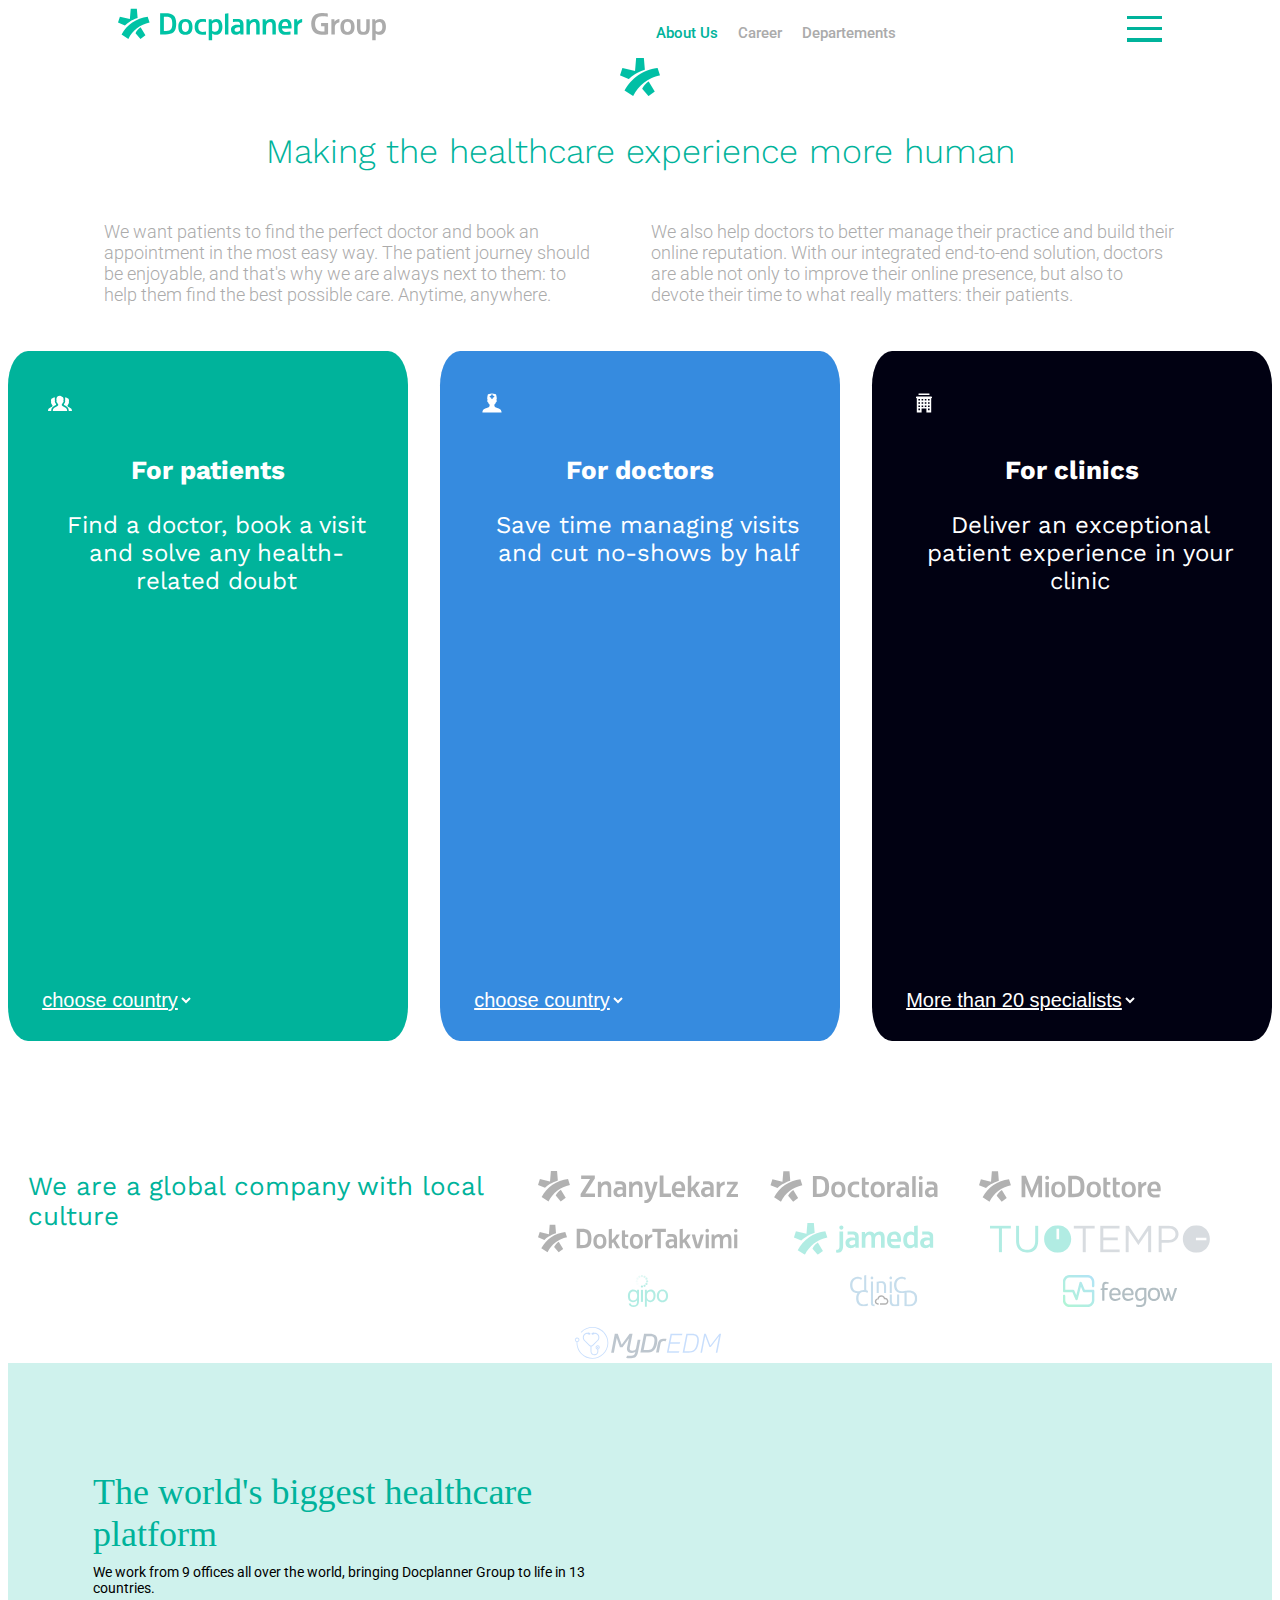
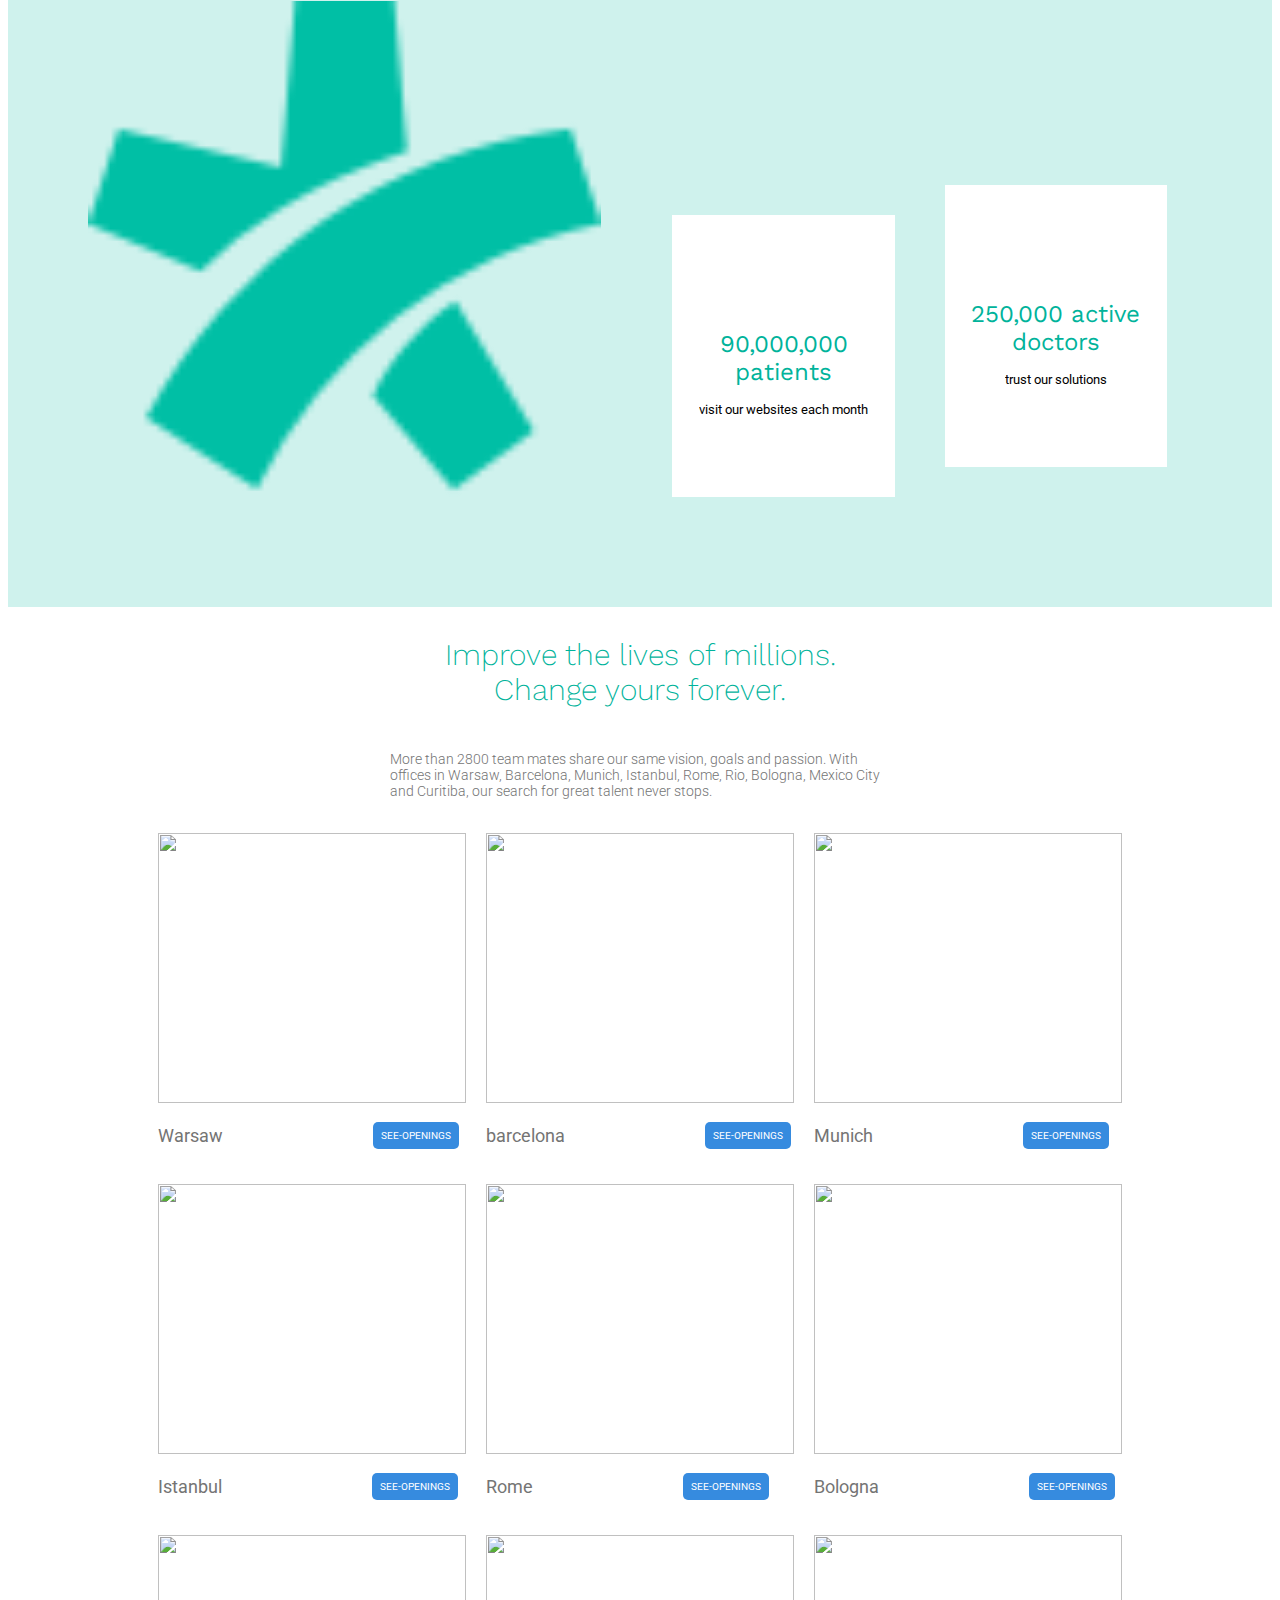
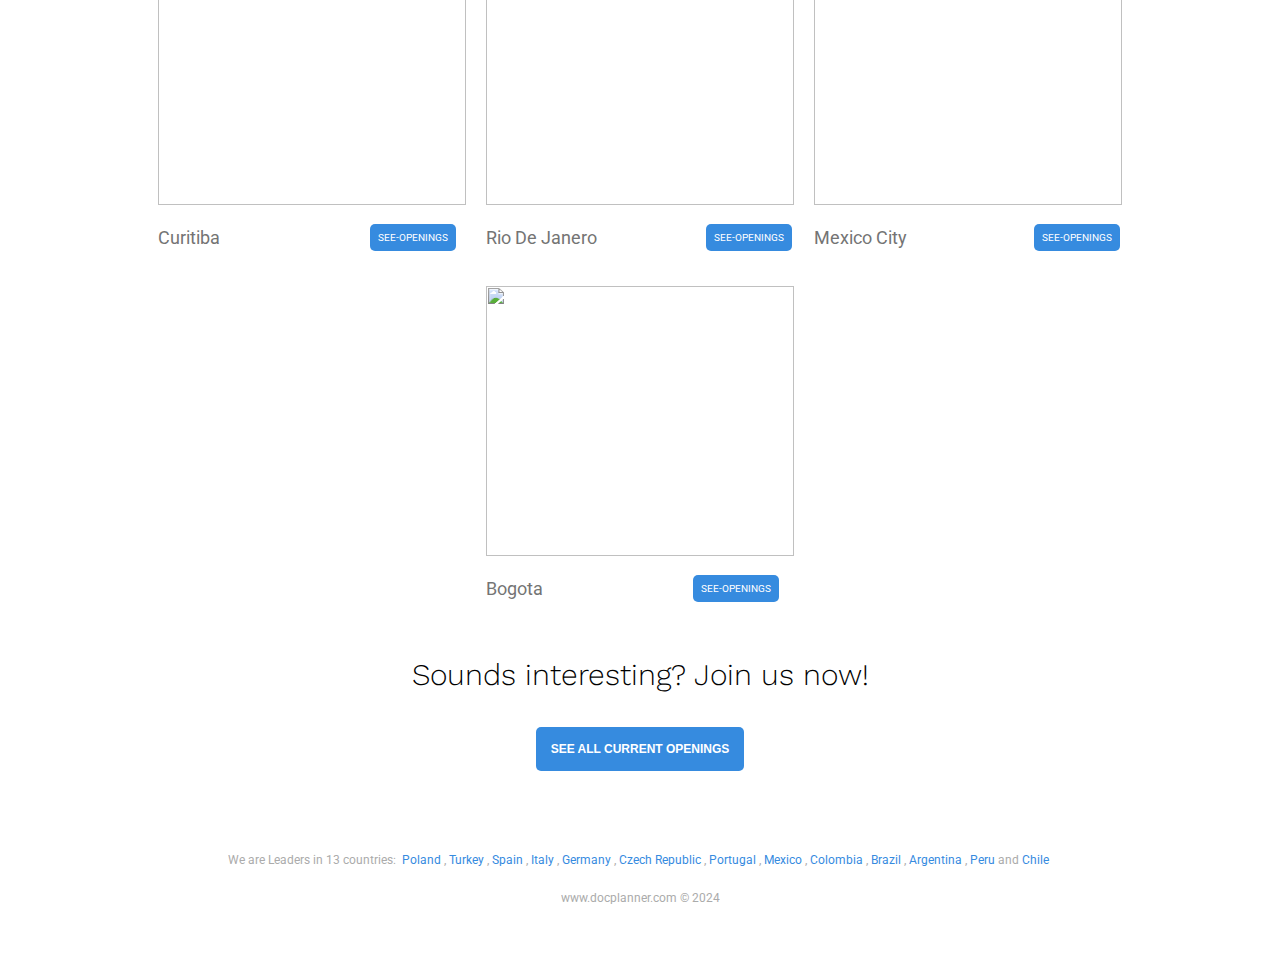
==== Lab-phase/index.html @ ae1264f4 "hum" ====
<!DOCTYPE html>
<html lang="en">
  <head>
    <meta charset="UTF-8" />
    <meta name="viewport" content="width=device-width, initial-scale=1.0" />
    <link rel="preconnect" href="https://fonts.googleapis.com" />
    <link rel="preconnect" href="https://fonts.gstatic.com" crossorigin />
    <link
      href="https://fonts.googleapis.com/css2?family=Roboto:ital,wght@0,100;0,300;0,400;0,500;0,700;0,900;1,100;1,300;1,400;1,500;1,700;1,900&family=Work+Sans:ital,wght@0,100..900;1,100..900&display=swap"
      rel="stylesheet"
    />
    <link
      rel="stylesheet"
      href="https://cdnjs.cloudflare.com/ajax/libs/font-awesome/6.5.1/css/all.min.css"
      integrity="sha512-DTOQO9RWCH3ppGqcWaEA1BIZOC6xxalwEsw9c2QQeAIftl+Vegovlnee1c9QX4TctnWMn13TZye+giMm8e2LwA=="
      crossorigin="anonymous"
      referrerpolicy="no-referrer"
    />
    <link rel="stylesheet" href="style.css" />
    <link rel="icon" href="./img/sygnet@2x.png" />
    <link href="https://unpkg.com/aos@2.3.1/dist/aos.css" rel="stylesheet">
    <title>Docplanner Group</title>
  </head>
  <body>
    <header>
      <nav>
        <div class="logo">
          <img src="./img/logo-default-group-en.svg" alt="LOGO" />
        </div>
        <ul class="nav_bar">
          <li><a href="#" style="color: #00b39b">About Us</a></li>
          <li><a href="#">Career</a></li>
          <li><a href="#">Departements</a></li>
        </ul>

        <div class="menu-hamburger" id="menu-hamburger">
          <div class="line line-1"></div>
          <div class="line line-2"></div>
          <div class="line line-3"></div>

        </div>
      </nav>
    </header>
    <section >
      <div class="image">
        <img src="./img/sygnet@2x.png" alt="icon" />
      </div>
      <div class="title">
        <p>Making the healthcare experience more human</p>
      </div>
      <div class="para">
        <div>
          We want patients to find the perfect doctor and book an appointment in
          the most easy way. The patient journey should be enjoyable, and that's
          why we are always next to them: to help them find the best possible
          care. Anytime, anywhere.
        </div>

        <div>
          We also help doctors to better manage their practice and build their
          online reputation. With our integrated end-to-end solution, doctors
          are able not only to improve their online presence, but also to devote
          their time to what really matters: their patients.
        </div>
      </div>
    </section>
    <section class="hospital">
      <div style="background-color: #00b39b" class="hosp_item">
        <div class="icon">
          <img
            src="./Docplanner Group_files/icon-patients.svg"
            alt="patients"
          />
        </div>
        <h3>For patients</h3>
        <div class="p">
          Find a doctor, book a visit and solve any health-related doubt
        </div>
        <div>
          <select>
            <option>choose country</option>
            <option>Mali</option>
            <option>Cap-vert</option>
            <option>Maroc</option>
            <option>Côte d'Ivoire</option>
            <option>Sénégal</option>
            <option>Guinée</option>
          </select>
        </div>
      </div>

      <div style="background-color: #368bdf" class="hosp_item" >
        <div class="icon">
          <img src="./Docplanner Group_files/icon-doctors.svg" alt="patients" />
        </div>
        <h3>For doctors</h3>

        <div class="p">Save time managing visits and cut no-shows by half</div>
        <div>
          <select>
            <option>choose country</option>
            <option>Mali</option>
            <option>Cap-vert</option>
            <option>Maroc</option>
            <option>Côte d'Ivoire</option>
            <option>Sénégal</option>
            <option>Guinée</option>
          </select>
        </div>
      </div>

      <div style="background-color: #010112" class="hosp_item">
        <div class="icon">
          <img src="./Docplanner Group_files/icon-clinics.svg" alt="patients" />
        </div>
        <h3>For clinics</h3>

        <div class="p">
          Deliver an exceptional patient experience in your clinic
        </div>

        <div class="option-container">
          <div class="specialists">
            <select name="2 to 20 specialists" id="specialists">
              <option>2 to 20 specialists</option>
              <option>Mali</option>
              <option>Cap-vert</option>
            </select>
          </div>
          <div class="morethan">
            <select name="More than 20 specialists" id="more">
              <option>More than 20 specialists</option>
              <option>Mali</option>
              <option>Cap-vert</option>
              <option>Maroc</option>
              <option>Côte d'Ivoire</option>
              <option>Sénégal</option>
              <option>Guinée</option>
            </select>
          </div>
        </div>
        </div>
      </div>
    </section>
    <section class="log">
      <div class="log-p">
        We are a global company
        with local culture
      </div>
      <div class="logIm">
      <a href="#"><img src="./img-1.svg" alt=""style="height:32px;width:200px;"></a>
      <a href="#"><img src="./img-2.svg" alt=""style="height:32px;width:200px;"></a>
      <a href="#"><img src="./img/img-3.svg" alt=""style="height:32px;width:200px;"></a>
      <a href="#"><img src="./img-4.svg" alt=""style="height:32px;width:200px;"></a>
      <a href="#"><img src="./Docplanner Group_files/logo-jameda.svg" alt="" style="height:32px;width:220px;"></a>
      <a href="#"><img src="./Docplanner Group_files/logo-tuotempo.svg" alt="" style="height:32px;width:220px;"></a>
      <a href="#"><img src="./Docplanner Group_files/logo-gipo-primary.svg" alt="" style="height:32px;width:220px;"></a>
      <a href="#"><img src="./Docplanner Group_files/logo-clinicloud.svg" alt="" style="height:32px;width:220px;"></a>
      <a href="#"><img src="./Docplanner Group_files/logo-feegow.svg" alt="" style="height:32px;width:220px;"></a>
      <a href="#"><img src="./Docplanner Group_files/my-dr-edm-logo.svg" alt=""style="height:32px;width:220px;"></a>
      </div>

    </section>
    <section class="background">
      <div>
        <div class="backgroundP">
          The world's biggest
          healthcare platform
        </div>
        <div class="backgroundP1">
          We work from 9 offices all over the world, bringing Docplanner Group to life in 13 countries.
        </div>
        <div class="backgroundIm">
          <img src="./img/sygnet@2x.png" alt="">
        </div>
      </div>

      <div class="cartes">
        <div class="carte" data-aos="fade-down">
          <div class="icone">
            <img src="https://www.docplanner.com/img/flag@2x.png" alt="">
          </div>
          <div class="carteT">
            Leader in 13 countries
          </div>
          <div class="carteP" data-aos="fade-down">
            Poland, Brazil, Mexico, Spain, Italy, Germany, Turkey, Colombia, Czech Republic, Portugal, Argentina, Peru and Chile
          </div>
        </div>

        <div class="carte" style="margin-bottom: 60px;"data-aos="fade-down" >
          <div class="icone">
            <img src="https://www.docplanner.com/img/visits@2x.png" alt="">
          </div>
          <div class="carteT">
            22,000,000
            appointments
          </div>
          <div class="carteP">
            booked last month
          </div>
        </div>

        <div class="carte">
          <div class="icone">
            <img src="https://www.docplanner.com/img/patients@2x.png" alt="">
          </div>
          <div class="carteT">
            90,000,000
            patients
          </div>
          <div class="carteP">
            visit our websites each month
          </div>
        </div>


        <div class="carte"  style="margin-bottom: 60px;">
          <div class="icone">
            <img src="https://www.docplanner.com/img/doctors@2x.png" alt="">
          </div>
          <div class="carteT">
            250,000
            active doctors
          </div>
          <div class="carteP">
            trust our solutions
          </div>
        </div>
      </div>
    </section>

    <!-- section avant gallerie -->
    <section class="texte">
     <div class="div1">
      <p class="p1">Improve the lives of millions. Change yours forever.</p>
     </div>
     <div class="div2">
      <p class="p2">More than 2800 team mates share our same vision, goals and passion. With offices in Warsaw, Barcelona, Munich, Istanbul, Rome, Rio, Bologna, Mexico City and Curitiba, our search for great talent never stops.</p>
     </div>


    </section>


    <!-- Création de la gallerie -->
    <section class="gallerie">
      <div class="bloc">
        <div class="gallerie-im">
          <img src="https://www.docplanner.com/images/warsaw@2x.png" alt="">
        </div>
        <div class="gallerie-comp">
          <div class="gallerie-p"><p>Warsaw</p></div>
          <div class="gallerie-button"><button>SEE-OPENINGS</button></div>
        </div>
      </div>


      <div class="bloc">
        <div class="gallerie-im">
          <img src="https://www.docplanner.com/images/barcelona@2x.png" alt="">
        </div>
        <div class="gallerie-comp">
          <div class="gallerie-p"><p>barcelona</p></div>
          <div class="gallerie-button"><button style="margin-left: 140px;">SEE-OPENINGS</button></div>
        </div>
      </div>

      <div class="bloc">
        <div class="gallerie-im">
          <img src="https://www.docplanner.com/images/munich@2x.png" alt="">
        </div>
        <div class="gallerie-comp">
          <div class="gallerie-p"><p>Munich</p></div>
          <div class="gallerie-button"><button>SEE-OPENINGS</button></div>
        </div>
      </div>

      <div class="bloc">
        <div class="gallerie-im">
          <img src="https://www.docplanner.com/images/istanbul@2x.png" alt="">
        </div>
        <div class="gallerie-comp">
          <div class="gallerie-p"><p>Istanbul</p></div>
          <div class="gallerie-button"><button>SEE-OPENINGS</button></div>
        </div>
      </div>

      <div class="bloc">
        <div class="gallerie-im">
          <img src="https://www.docplanner.com/images/rome@2x.png" alt="">
        </div>
        <div class="gallerie-comp">
          <div class="gallerie-p"><p>Rome</p></div>
          <div class="gallerie-button"><button>SEE-OPENINGS</button></div>
        </div>
      </div>

      <div class="bloc">
        <div class="gallerie-im">
          <img src="https://www.docplanner.com/images/bologna@2x.png" alt="">
        </div>
        <div class="gallerie-comp">
          <div class="gallerie-p"><p>Bologna</p></div>
          <div class="gallerie-button"><button >SEE-OPENINGS</button></div>
        </div>
      </div>

      <div class="bloc">
        <div class="gallerie-im">
          <img src="https://www.docplanner.com/images/curitiba@2x.png" alt="">
        </div>
        <div class="gallerie-comp">
          <div class="gallerie-p"><p>Curitiba</p></div>
          <div class="gallerie-button"><button>SEE-OPENINGS</button></div>
        </div>
      </div>


      <div class="bloc">
        <div class="gallerie-im">
          <img src="https://www.docplanner.com/images/rio-janeiro@2x.png" alt="">
        </div>
        <div class="gallerie-comp">
          <div class="gallerie-p"><p style="width: 200px;">Rio De Janero</p></div>
          <div class="gallerie-button"><button style="margin-left: 20px;">SEE-OPENINGS</button></div>
        </div>
      </div>

      <div class="bloc">
        <div class="gallerie-im">
          <img src="https://www.docplanner.com/images/mexico-city@2x.png" alt="">
        </div>
        <div class="gallerie-comp">
          <div class="gallerie-p"><p style="width: 200px;">Mexico City</p></div>
          <div class="gallerie-button"><button style="margin-left: 20px;">SEE-OPENINGS</button></div>
        </div>
      </div>

      <div class="bloc">
        <div class="gallerie-im">
          <img src="https://www.docplanner.com/images/bogota@2x.png" alt="">
        </div>
        <div class="gallerie-comp">
          <div class="gallerie-p"><p>Bogota</p></div>
          <div class="gallerie-button"><button>SEE-OPENINGS</button></div>
        </div>
      </div>
    </section>


    <!-- section après la gallerie -->
    <section class="after">
      <div class="after1">
        <h1>Sounds interesting? Join us now!</h1>
      </div>
      <div class="after2">
        <button>SEE ALL CURRENT OPENINGS</button>
      </div>
    </section>

    <!-- footer famille enfin -->
    <footer>
      <div class="footerdiv1">
        <p class="footerP1">
          We are Leaders in 13 countries: <a href="#">Poland</a>,<a href="#">Turkey</a>,<a href="#">Spain</a>,<a href="#">Italy</a>,<a href="#">Germany</a>,<a href="#">Czech Republic</a>,<a href="#">Portugal</a>,<a href="#">Mexico</a>,<a href="#">Colombia</a>,<a href="#">Brazil</a>,<a href="#">Argentina</a>,<a href="#">Peru</a>and<a href="#">Chile</a>
        </p>
      </div>

      <div>
        <p class="footerP2">www.docplanner.com © 2024</p>
      </div>
    </footer>

    <script src="main.js"></script>
    <script src="https://unpkg.com/aos@2.3.1/dist/aos.js"></script>
    <script>
      AOS.init();
    </script>
  </body>
</html>
---- Lab-phase/style.css ----
:root {
  --gris: #ababab;
  --vert: #00b39b;
  --police1: "roboto", sans-serif;
  --police2: "Work sans", Arial, sans-serif;
}

/* ::-webkit-scrollbar {
  background-color: rgb(81, 87, 109);
  width: 0.4rem;
}

::-webkit-scrollbar-thumb {
  background-color: red;
} */

* {
  overflow-x: hidden;
}
.logo img {
  width: 268px;
  height: 33px;
}
nav {
  display: flex;
  justify-content: space-around;
  margin: auto;
  position: sticky;
}
.nav_bar li {
  list-style: none;
}
.nav_bar a {
  text-decoration: none;
  color: var(--gris);
  margin: 10px;
  font-size: 15px;
  font-family: var(--police1);
  font-weight: 500;
}
.nav_bar {
  display: flex;
}
ul a:hover {
  color: var(--vert);
}
.image {
  margin: auto;
  display: flex;
  justify-content: center;
}
.image img {
  width: 40px;
  height: 39px;
}
.title {
  color: var(--vert);
  text-align: center;
  font-family: var(--police2);
  font-size: 34px;
  font-weight: 300;
}
.para {
  padding: 1rem;
  display: flex;
  flex-direction: row;
  gap: 3rem;
  justify-content: space-around;
  margin-left: 5rem;
  margin-right: 5rem;
}
.para div {
  font-size: 18px;
  color: var(--gris);
  font-family: var(--police1);
  font-weight: 300;
}

.hospital {
  display: flex;
  color: white;
  width: 100%;
  height: 100vh;
  justify-content: center;
  gap: 2rem;
  font-family: var(--police2);
  margin-top: 30px;
}

.hosp_item {
  width: 30vw;
  height: 70%;
  border-radius: 5%;
  padding: 30px;
  display: flex;
  flex-direction: column;
}

.icon {
  padding: 10px;
}

select {
  border: none;
  text-decoration: underline;
  text-align: center;
  bottom: -7rem;
  position: absolute;
  background-color: transparent;
  color: white;
  font-size: 20px;
}

.p {
  text-align: center;
  font-size: 24px;
  margin-left: 1rem;
  margin-left: 1rem;
}
.hospital h3 {
  font-size: 26px;
  text-align: center;
}
select option {
  color: black;
}

.option-container .specialists {
  position: absolute;
  bottom: -2rem;
}
.logIm a {
  opacity: 0.3;
}

.logIm a:hover {
  opacity: 1;
}

.logIm a:hover {
  color: var(--vert);
  margin: 5px;
}
.log-p {
  color: var(--vert);
  font-family: var(--police2);
  font-size: 26px;
}
.log {
  display: flex;
  justify-content: center;
  margin-left: 20px;
  margin-right: 20px;
  gap: 3rem;
  margin-top: -5rem;
}
.logIm {
  width: 70%;
  display: flex;
  flex-wrap: wrap;
  gap: 1rem;
}
.background {
  background-color: hwb(172 81% 5%);
  display: flex;
  justify-content: space-around;
  padding: 5rem;
  align-items: center;

}
.backgroundP {
  font-size: 36px;
  font-family: var(--vert);
  color: var(--vert);
  width: 476px;
  height: 88px;
  margin: 5px;
}
.backgroundP1 {
  font-size: 14px;
  font-family: var(--police1);
  margin: 5px;
}
.backgroundIm img {
  height: 500px;
}
.carte {
  height: 250px;
  width: 300px;
  background-color: white;
  display: flex;
  flex-direction: column;
  flex-wrap: wrap;
  gap: 1rem;
  margin: auto;
}
.icone {
  text-align: center;
}
.carteT {
  text-align: center;
  font: 24px var(--police2);
  color: var(--vert);
}
.carteP {
  text-align: center;
  font: 13px var(--police1);
}
.cartes {
  width:50%;
  display: flex;
  flex-wrap: wrap;
  justify-content: space-between;
  align-items: center;
}

.carte{
  width: 35%;
  display: flex;
  flex-direction: column;
  justify-content: center;
  align-items: center;
  padding: 1rem;
}

.bloc{
  height: 300 px;
  width: 308px;
  margin: 10px;
}
.gallerie-im img{
  width: 308px;
  height: 270px;
}
.gallerie-comp{
  display: flex;
  background-color: white;
  
}
.gallerie-button button{
  border: none;
  background-color:#368bdf ;
  margin-top: 15px;
  color: white;
  padding: 08px;
  font-size: 10px;
  font-family: var(--police1);
  margin-left: 150px;
  border-radius: 05px;
}

.gallerie-p p{
  font-size: 18px;
  font-family: var(--police1);
  color: #747474;
}
.gallerie{
  margin: 10px;
  display: flex;
  flex-wrap: wrap;
  justify-content: center;
  align-items: center;
}

.p1{
  font: 30px var(--police2);
  color: var(--vert);
  font-weight: 250;
  text-align: center;
}

.p2{
  font: 14px var(--police1);
  color: #747474;
  font-weight: 300;
}
.div1{
width: 500px;
}
.div2{
  width: 500px;

}
.texte{
  display: flex;
  flex-direction: column;
  justify-content: center;
  align-items: center;
}
.after1 h1{
  font: 30px var(--police2);
  font-weight: 280;
}
.after2 button{
  border: none;
  background-color:#368bdf ;
  margin-top: 15px;
  color: white;
  padding: 15px;
  font-size: 12px;
  font-family: Arial, sans-serif;
  /* margin-left: 150px; */
  border-radius: 05px;
  font-weight: bold;
  margin-bottom:70px;

}
.after{
  display: flex;
  flex-direction: column;
  justify-content: center;
  align-items: center;
}
.footerP1{
  color: #ababab;
  font: 12px var(--police1);
}
.footerP1 a{
  text-decoration: none;
  color: #368bdf;
  font-family: var(--police1);
  margin: 3px;
}
.footerP2{
  color: #ababab;
  font-size: 12px;
  font-family: var(--police1);
}
footer{
  display: flex;
  flex-direction: column;
  justify-content: center;
  align-items: center;
  margin-bottom: 55px;
}
.footerP1 a:hover{
  text-decoration: underline;

}

























.menu-hamburger{
  width: 2.2rem;
  height: 2.2rem;
}

.line{
  width: 100%;
  height: 0.2rem;
  background-color: var(--vert);
}

.line-1{
  margin-top: 0.5rem;
}


.line-2{
  margin-top: 0.5rem;
}

.line-3{
  margin-top: 0.5rem;
}
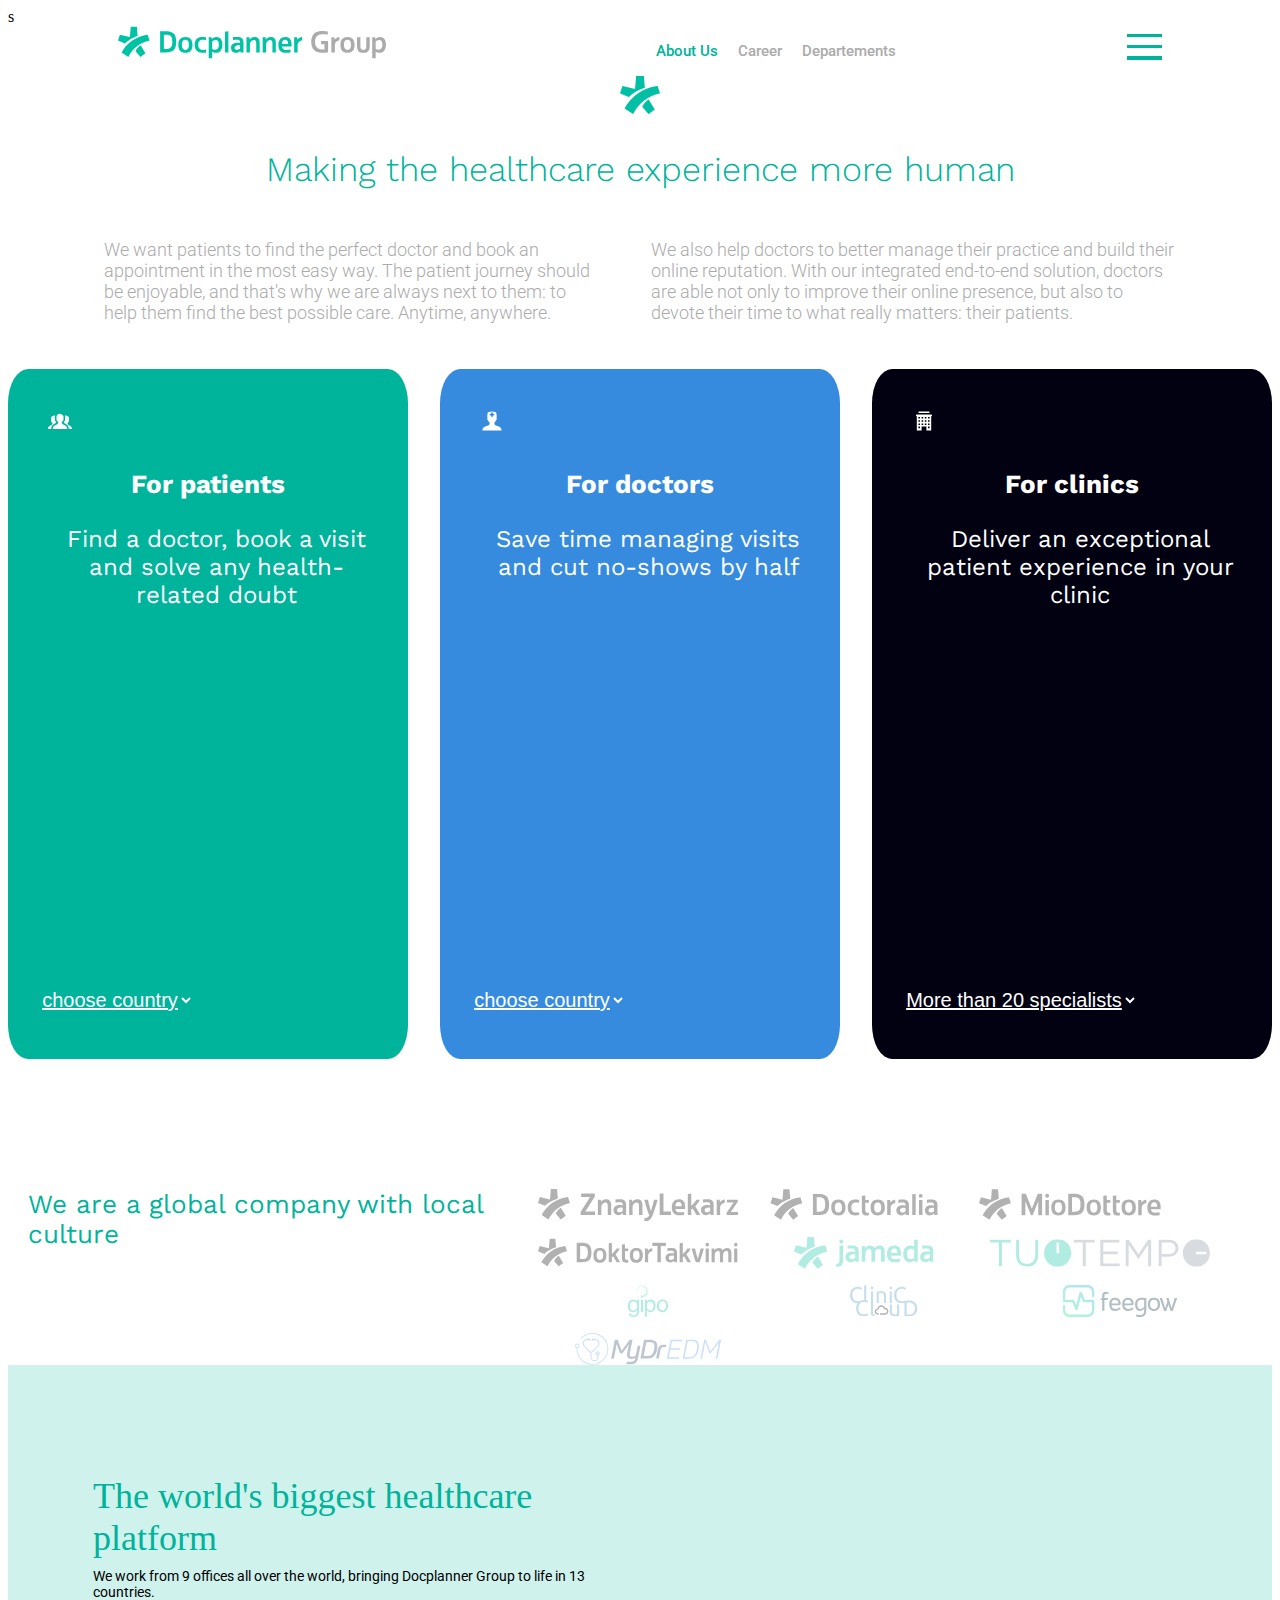
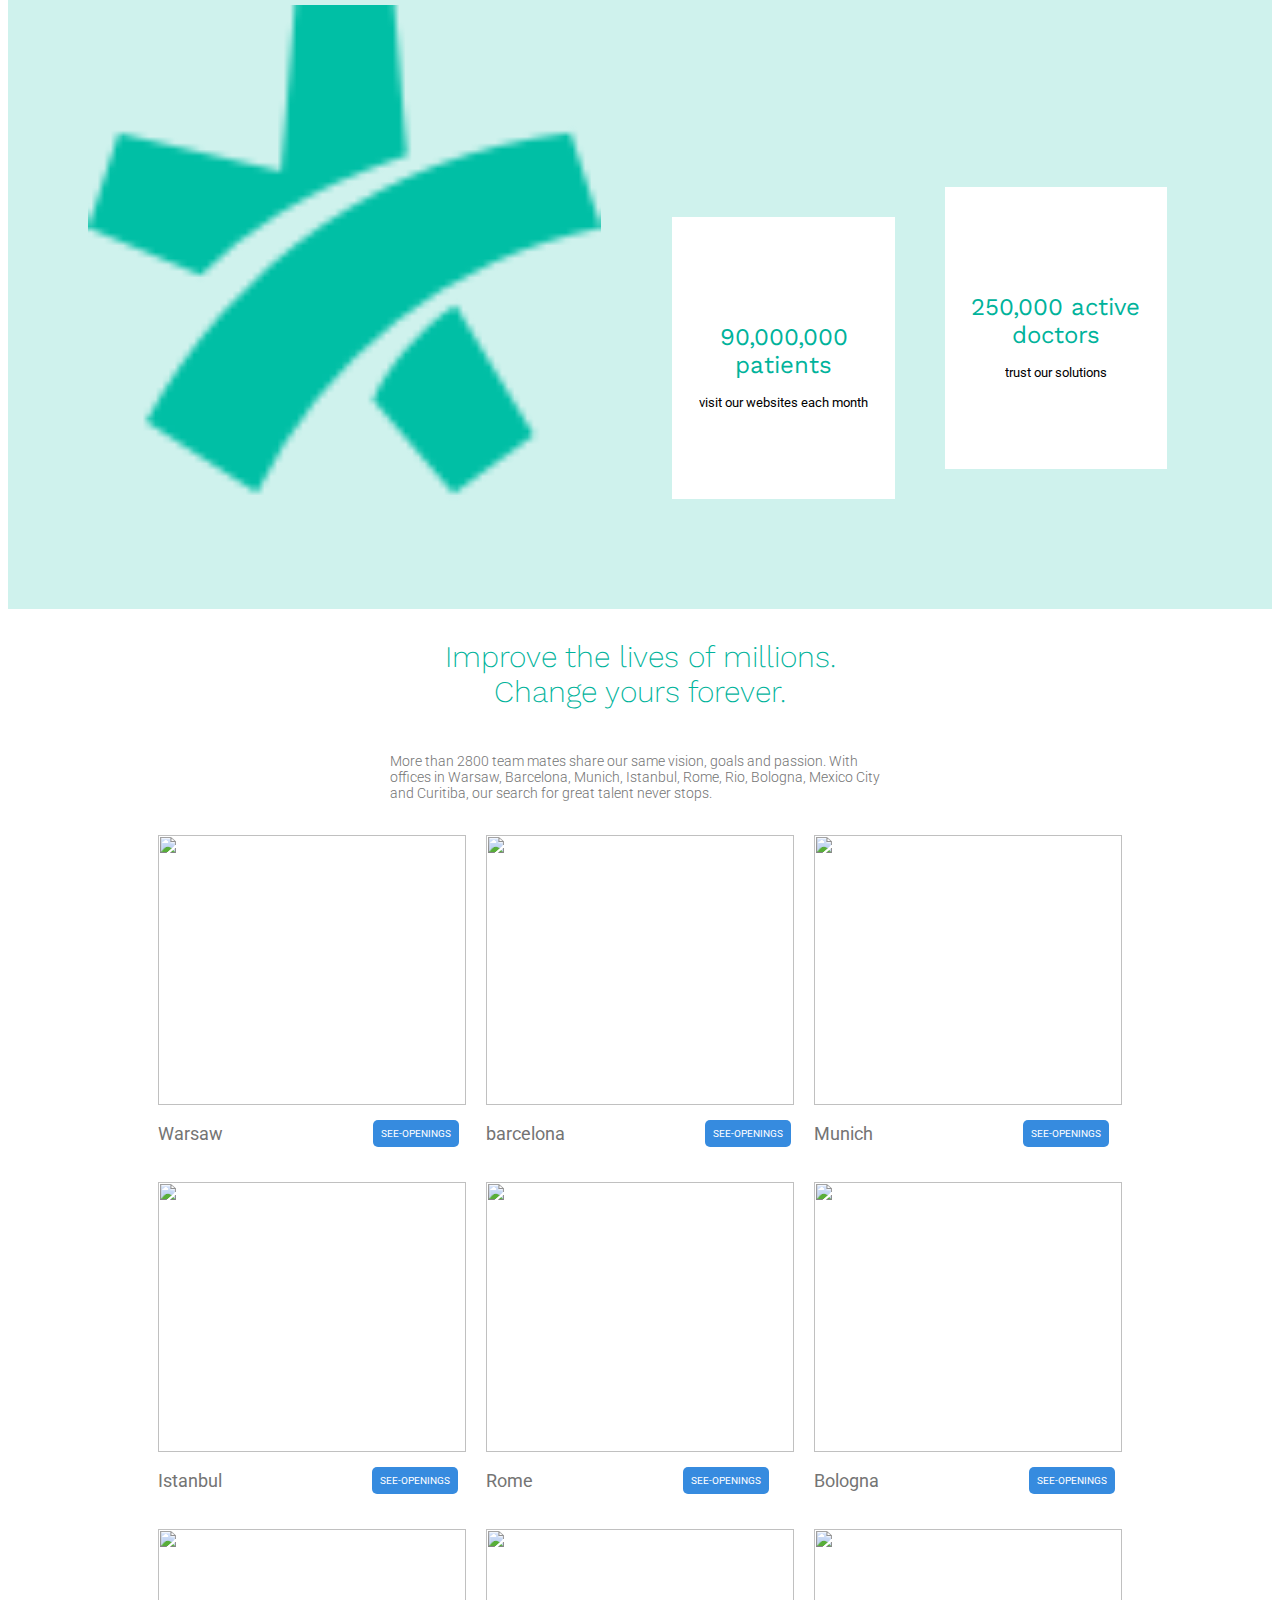
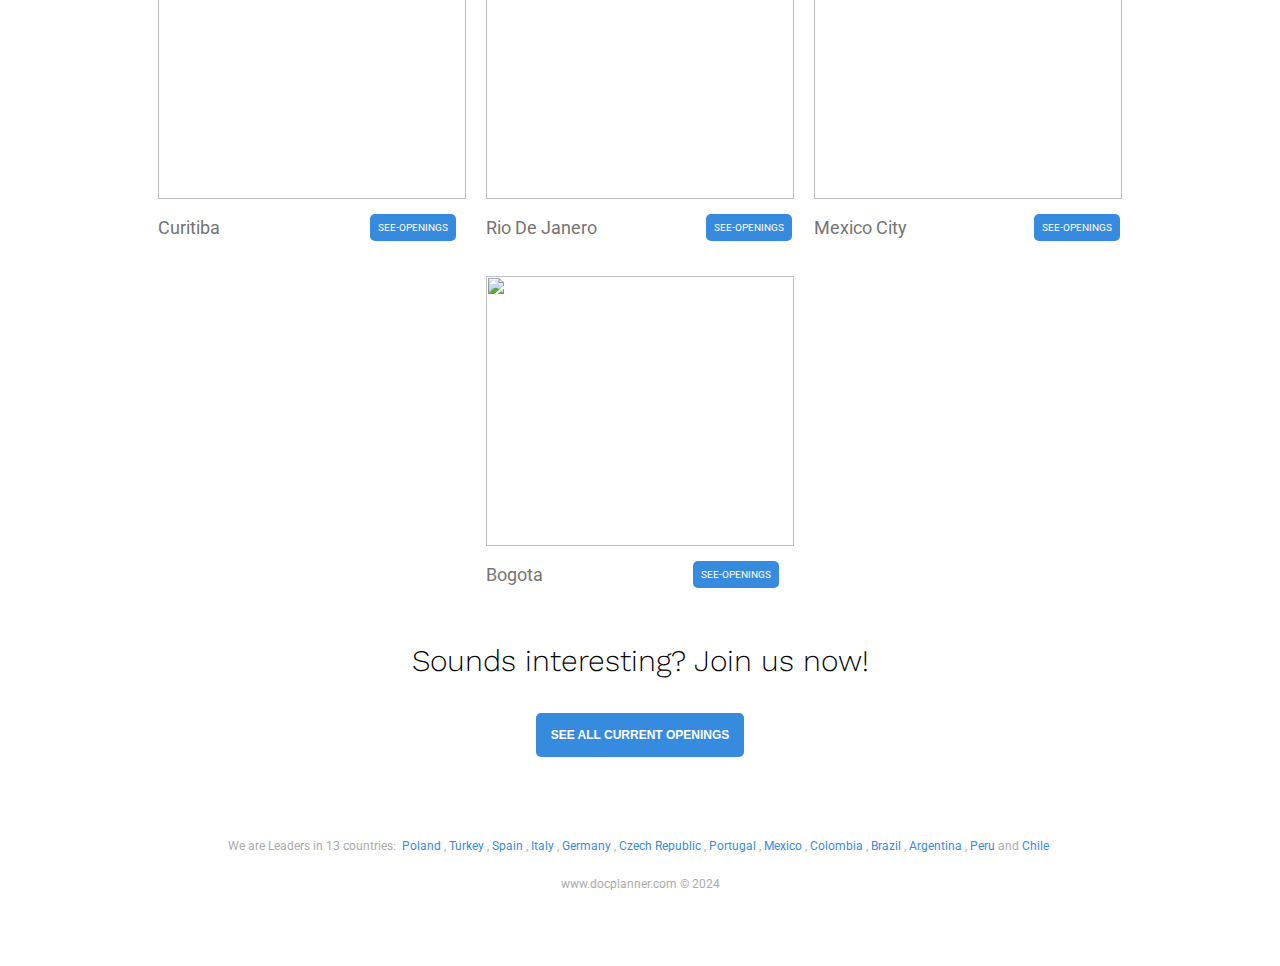
==== commit 9d792b94: "hum" ====
--- a/Lab-phase/index.html
+++ b/Lab-phase/index.html
@@ -1,4 +1,4 @@
-<!DOCTYPE html>
+s<!DOCTYPE html>
 <html lang="en">
   <head>
     <meta charset="UTF-8" />
--- a/Lab-phase/style.css
+++ b/Lab-phase/style.css
@@ -4,15 +4,6 @@
   --police1: "roboto", sans-serif;
   --police2: "Work sans", Arial, sans-serif;
 }
-
-/* ::-webkit-scrollbar {
-  background-color: rgb(81, 87, 109);
-  width: 0.4rem;
-}
-
-::-webkit-scrollbar-thumb {
-  background-color: red;
-} */
 
 * {
   overflow-x: hidden;
@@ -337,6 +328,70 @@
   text-decoration: underline;
 
 }
+@media screen and (max-width: 575px) { 
+  .para{
+
+    display: flex;
+    flex-direction: column;
+    width: 70%;
+    height: 50%;
+  }
+  .hospital{
+    display: flex;
+    flex-direction: column;
+    justify-content: center;
+    align-items: center;
+  }
+  .hosp_item{
+    width: 100vw;
+    height: 100vh;
+  }
+  .background{
+    width: 100%;
+    height: 100%;
+    display: flex;
+    flex-direction: column;
+  }
+  .carte{
+    width: 100%;
+    height: 100%;
+    margin: 10px;
+  }
+  .log{
+    margin: 10px;
+    display: flex;
+    flex-direction: column;
+    justify-content: center;
+    align-items: center;
+  }
+  .logIm{
+    width: 100%;
+    display: flex;
+    flex-wrap: wrap;
+  }
+  .logIm a{
+    text-align: center;
+  }
+  .footer{
+    display: flex;
+    justify-content: center;
+    text-align: center;
+  }
+  .footerP1 {
+    text-align: center;
+    font-size: 10px;
+  }
+  .after1 h1{
+    font-size: 20px;
+  }
+  
+  .p1{
+    font-size: 15px;
+  }
+  .p2{
+    font-size: 10px
+  }
+}
 
 
 
